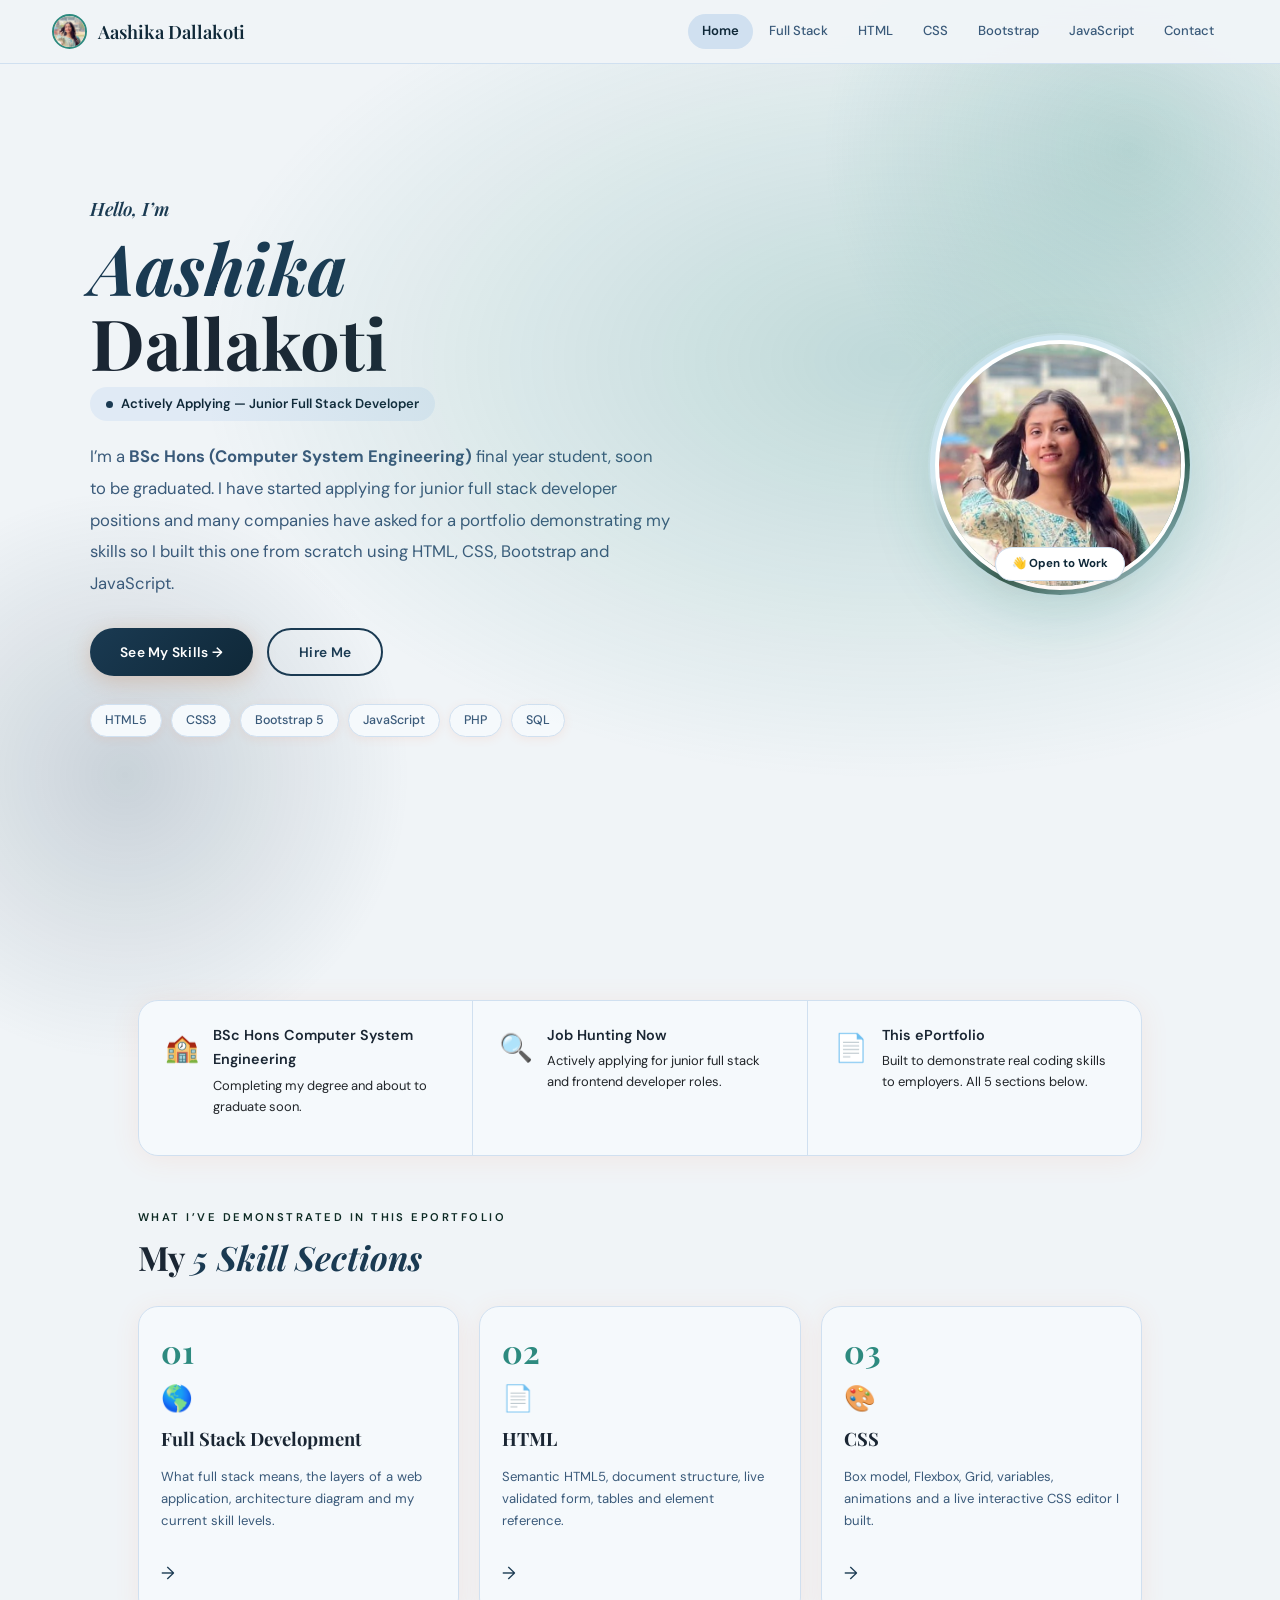
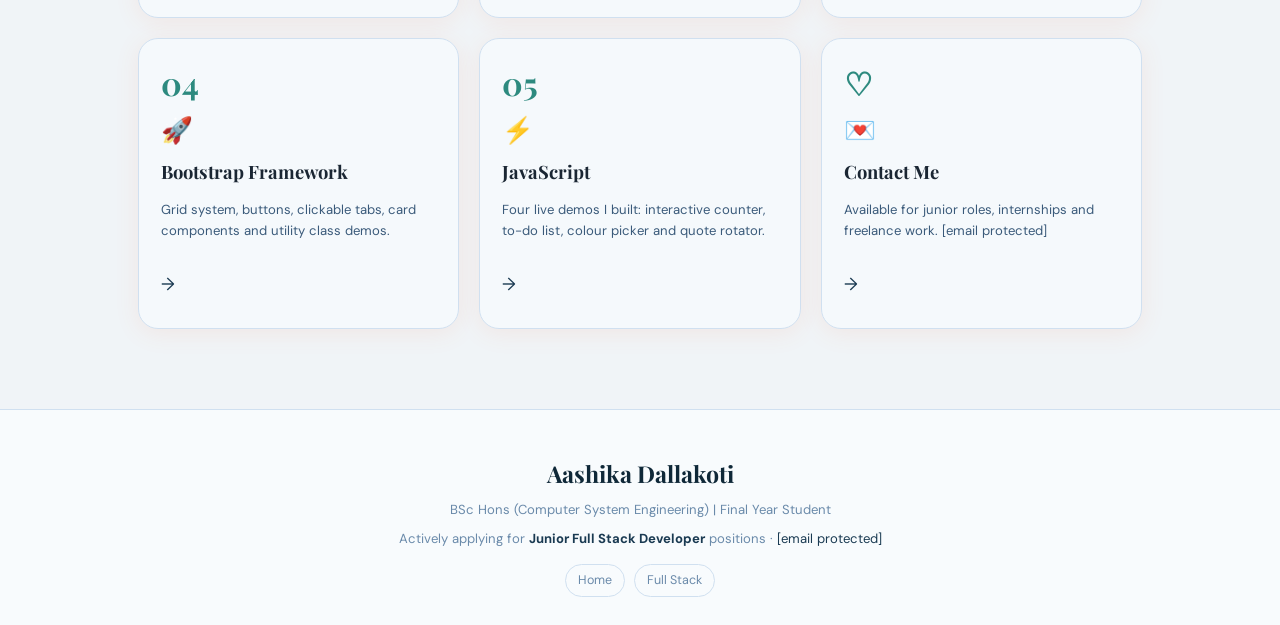
==== index.html @ cee33c59 "first commit" ====
<!DOCTYPE html>
<html lang="en">
<head>
  <meta charset="UTF-8">
  <meta name="viewport" content="width=device-width,initial-scale=1.0">
  <link rel="icon" href="favicon.ico" type="image/x-icon">
  <title>Home | Aashika Dallakoti</title>
  <link rel="stylesheet" href="https://cdn.jsdelivr.net/npm/bootstrap@5.3.3/dist/css/bootstrap.min.css" crossorigin="anonymous">
  <link rel="stylesheet" href="style.css">
  <link rel="stylesheet" href="page-styles.css">
</head>
<body>
<nav class="navbar">
  <a class="nav-brand" href="index.html">
    <img class="nav-logo" src="profile.jpg" alt="Aashika">
    <span class="nav-name">Aashika Dallakoti</span>
  </a>
  <div class="nav-menu">
    <a class="nav-link" href="index.html">Home</a>
    <a class="nav-link" href="fullstack.html">Full Stack</a>
    <a class="nav-link" href="html.html">HTML</a>
    <a class="nav-link" href="css.html">CSS</a>
    <a class="nav-link" href="bootstrap.html">Bootstrap</a>
    <a class="nav-link" href="javascript.html">JavaScript</a>
    <a class="nav-link" href="contact.html">Contact</a>
  </div>
</nav>
<section class="hero-home">
  <div class="hero-bg"></div>
  <div class="hero-content reveals">

    <div class="profile-wrap">
      <div class="profile-outer">
        <div class="profile-inner">
          <img src="profile.jpg" alt="Aashika Dallakoti">
        </div>
      </div>
      <div class="profile-badge">&#128075; Open to Work</div>
     </div>

    <div class="hero-text">
      <p class="hero-greeting">Hello, I&rsquo;m</p>
      <h1 class="hero-name"><em>Aashika</em><br>Dallakoti</h1>
      <div class="hero-role"><span class="role-dot"></span>Actively Applying &mdash; Junior Full Stack Developer</div>
      <p class="hero-bio">
        I&rsquo;m a <strong>BSc Hons (Computer System Engineering)</strong> final year student, soon to be graduated.
        I have started applying for junior full stack developer positions and many companies have asked for a portfolio
        demonstrating my skills so I built this one from scratch using HTML, CSS, Bootstrap and JavaScript.
      </p>
      <div class="hero-btns">
        <a href="fullstack.html" class="btn btn-plum">See My Skills &#8594;</a>
        <a href="contact.html" class="btn btn-outline">Hire Me</a>
      </div>
      <div class="tech-stack">
        <span class="tech-badge">HTML5</span><span class="tech-badge">CSS3</span>
        <span class="tech-badge">Bootstrap 5</span><span class="tech-badge">JavaScript</span>
        <span class="tech-badge">PHP</span><span class="tech-badge">SQL</span>
      </div>
    </div>

  </div>
</section>

<div class="page-wrap">

  <div class="card about-strip reveals" style="margin-bottom:52px;">
    <div class="ab-inner">
      <div class="ab-item">
        <span class="ab-icon">&#127979;</span>
        <div>
          <strong>BSc Hons Computer System Engineering</strong>
          <p>Completing my degree and about to graduate soon.</p>
        </div>
      </div>
      <div class="ab-div"></div>
      <div class="ab-item">
        <span class="ab-icon">&#128269;</span>
        <div>
          <strong>Job Hunting Now</strong>
          <p>Actively applying for junior full stack and frontend developer roles.</p>
        </div>
      </div>
      <div class="ab-div"></div>
      <div class="ab-item">
        <span class="ab-icon">&#128196;</span>
        <div>
          <strong>This ePortfolio</strong>
          <p>Built to demonstrate real coding skills to employers. All 5 sections below.</p>
        </div>
      </div>
    </div>
  </div>

  <div class="reveals">
    <span class="label">What I&rsquo;ve demonstrated in this ePortfolio</span>
    <h2 class="section-heading" style="margin-bottom:28px;">My <em>5 Skill Sections</em></h2>
  </div>

  <div class="section-cards reveals">
    <a href="fullstack.html" class="snc">
      <div class="snc-num">01</div>
      <div class="snc-icon">&#127758;</div>
      <h3>Full Stack Development</h3>
      <p>What full stack means, the layers of a web application, architecture diagram and my current skill levels.</p>
      <span class="snc-arr">&#8594;</span>
    </a>
    <a href="html.html" class="snc">
      <div class="snc-num">02</div>
      <div class="snc-icon">&#128196;</div>
      <h3>HTML</h3>
      <p>Semantic HTML5, document structure, live validated form, tables and element reference.</p>
      <span class="snc-arr">&#8594;</span>
    </a>
    <a href="css.html" class="snc">
      <div class="snc-num">03</div>
      <div class="snc-icon">&#127912;</div>
      <h3>CSS</h3>
      <p>Box model, Flexbox, Grid, variables, animations and a live interactive CSS editor I built.</p>
      <span class="snc-arr">&#8594;</span>
    </a>
    <a href="bootstrap.html" class="snc">
      <div class="snc-num">04</div>
      <div class="snc-icon">&#128640;</div>
      <h3>Bootstrap Framework</h3>
      <p>Grid system, buttons, clickable tabs, card components and utility class demos.</p>
      <span class="snc-arr">&#8594;</span>
    </a>
    <a href="javascript.html" class="snc">
      <div class="snc-num">05</div>
      <div class="snc-icon">&#9889;</div>
      <h3>JavaScript</h3>
      <p>Four live demos I built: interactive counter, to-do list, colour picker and quote rotator.</p>
      <span class="snc-arr">&#8594;</span>
    </a>
    <a href="contact.html" class="snc">
      <div class="snc-num">&#9825;</div>
      <div class="snc-icon">&#128140;</div>
      <h3>Contact Me</h3>
      <p>Available for junior roles, internships and freelance work. <span class="__cf_email__" data-cfemail="7713161b1b161c18031e1616041f1e1c1637101a161e1b5914181a">[email&#160;protected]</span></p>
      <span class="snc-arr">&#8594;</span>
    </a>
  </div>

</div>

<footer class="footer">
  <div class="footer-name">Aashika Dallakoti</div>
  <p>BSc Hons (Computer System Engineering) | Final Year Student</p>
  <p style="margin-top:6px;">Actively applying for <strong>Junior Full Stack Developer</strong> positions &middot; <a href="/cdn-cgi/l/email-protection#2044414c4c414b4f544941415348494b4160474d41494c0e434f4d" style="color:var(--clay)"><span class="__cf_email__" data-cfemail="fc989d90909d979388959d9d8f9495979dbc9b919d9590d29f9391">[email&#160;protected]</span></a></p>
  <div class="footer-links">
    <a href="index.html">Home</a><a href="fullstack.html">Full Stack</a>
 <script src="script.js"></script>
---- style.css ----
@import url('https://fonts.googleapis.com/css2?family=Playfair+Display:ital,wght@0,400;0,600;0,700;1,400;1,600&family=DM+Sans:ital,wght@0,300;0,400;0,500;0,600;1,300&display=swap');

:root {
  --sand:#f0f4f7;--sand2:#e0eaf5;--peach:#d4e8f0;--peach2:#c0e0f0;
  --sage:#2d5a4f;--sage2:#1f4038;--sage3:#0d2a24;
  --cream:#f8fbfd;--warm:#e8f2f8;--clay:#1a3a52;--clay2:#0f2838;
  --sky:#4a7ba7;--sky2:#2d5a7f;--blush:#d4e8f0;--blush2:#b8dce8;
  --gold:#d4a852;--lemon:#e8d4a8;
  --ink:#1a2633;--body:#3a5a7a;--muted:#6a8aaa;
  --card:#f5f9fc;--bg:#f0f4f7;--border:#d0e0f0;
  --accent:#2d8a7f;--accent2:#1a5a52;
  --glow:rgba(45,138,127,.10);--glow2:rgba(45,138,127,.18);
  --ff-h:'Playfair Display',serif;--ff-b:'DM Sans',sans-serif;
  --r1:6px;--r2:14px;--r3:20px;--pill:999px;
  --plum:var(--clay);--plum2:var(--clay2);--rose-deep:var(--blush2);
  --mint:var(--sage);--mint-deep:var(--sage2);--butter:var(--lemon);
  --lavender:var(--sand2);--lav-deep:var(--peach2);--rose:var(--blush);
  --teal:var(--sage3);
  --glow:rgba(255,119,68,.10);--glow2:rgba(255,119,68,.18);
}
*,*::before,*::after{margin:0;padding:0;box-sizing:border-box}
html{scroll-behavior:smooth}
body{font-family:var(--ff-b);background:var(--bg);color:var(--body);overflow-x:hidden;line-height:1.7}
a{text-decoration:none;color:inherit}
img{max-width:100%;display:block}
button{cursor:pointer;font-family:var(--ff-b)}

body::before{content:'';position:fixed;top:-200px;right:-200px;width:700px;height:700px;border-radius:50%;
  background:radial-gradient(circle,rgba(45,138,127,.22)0%,transparent 62%);pointer-events:none;z-index:0}
body::after{content:'';position:fixed;bottom:-200px;left:-200px;width:650px;height:650px;border-radius:50%;
  background:radial-gradient(circle,rgba(26,58,82,.18)0%,transparent 62%);pointer-events:none;z-index:0}

.navbar{position:fixed;top:0;left:0;right:0;z-index:999;height:64px;
  display:flex;align-items:center;justify-content:space-between;padding:0 52px;
  background:rgba(240,244,247,.97);backdrop-filter:blur(20px);border-bottom:1px solid var(--border)}
.nav-brand{display:flex;align-items:center;gap:11px}
.nav-logo{width:35px;height:35px;border-radius:50%;object-fit:cover;object-position:center top;border:2px solid #2d8a7f}
.nav-name{font-family:var(--ff-h);font-size:1.15rem;color:#0f2838;font-weight:600}
.nav-menu{display:flex;align-items:center;gap:2px}
.nav-link{padding:6px 14px;border-radius:var(--pill);font-size:.82rem;font-weight:500;color:var(--body);transition:.2s}
.nav-link:hover,.nav-link.active{background:#d0e0f0;color:#0f2838}
.nav-link.active{font-weight:600}

.page-wrap{position:relative;z-index:1;max-width:1100px;margin:0 auto;padding:100px 48px 80px}

.label{display:block;font-size:.7rem;font-weight:600;letter-spacing:.22em;text-transform:uppercase;color:var(--sage3);margin-bottom:10px}
.page-title{font-family:var(--ff-h);font-size:clamp(2.6rem,5.5vw,4.2rem);color:var(--ink);line-height:1.1;margin-bottom:18px;font-weight:700}
.page-title em{color:var(--clay);font-style:italic}
.page-intro{font-size:1.02rem;line-height:1.95;max-width:680px;color:var(--body);margin-bottom:52px}
.section-heading{font-family:var(--ff-h);font-size:clamp(1.5rem,3vw,2.1rem);color:var(--ink);margin-bottom:12px;font-weight:700}
.section-heading em{color:var(--clay);font-style:italic}
.section-sub{font-size:.95rem;line-height:1.9;margin-bottom:28px;color:var(--body)}

.card{background:var(--card);border:1px solid var(--border);border-radius:var(--r3);box-shadow:0 3px 28px var(--glow);transition:.28s}
.card:hover{transform:translateY(-3px);box-shadow:0 12px 40px var(--glow2)}
.card-body{padding:30px}
.card-accent-rose{border-top:4px solid var(--blush2)}
.card-accent-mint{border-top:4px solid var(--sage2)}
.card-accent-butter{border-top:4px solid var(--gold)}
.card-accent-sky{border-top:4px solid var(--sky2)}

.btn{display:inline-flex;align-items:center;gap:8px;padding:12px 30px;border-radius:var(--pill);font-size:.86rem;font-weight:600;border:none;transition:.22s;cursor:pointer;letter-spacing:.02em}
.btn:hover{transform:translateY(-2px)}
.btn-plum{background:linear-gradient(135deg,var(--clay),var(--clay2));color:#fff;box-shadow:0 5px 22px rgba(200,136,96,.36)}
.btn-plum:hover{box-shadow:0 10px 30px rgba(200,136,96,.48)}
.btn-outline{background:transparent;border:2px solid var(--clay);color:var(--clay)}
.btn-outline:hover{background:var(--sand2)}
.btn-sm{padding:7px 18px;font-size:.79rem}

.divider{height:1px;margin:52px 0;background:linear-gradient(90deg,transparent,var(--peach),var(--sage),var(--peach),transparent)}

.code-block{background:#1e1810;color:#f0e8d8;border-radius:var(--r2);padding:28px 26px 22px;font-family:'Fira Code','Courier New',monospace;font-size:.79rem;line-height:1.84;overflow-x:auto;position:relative}
.code-block::before{content:'● ● ●';position:absolute;top:10px;left:16px;font-size:.62rem;letter-spacing:5px;color:#c88860}
.code-block .t{color:#f0b8a0}.code-block .a{color:#a8d4c0}.code-block .v{color:#d0e8a0}
.code-block .c{color:#706050;font-style:italic}.code-block .k{color:#e8c890}.code-block .s{color:#f8e090}.code-block .fn{color:#a8d8b8}

.pill-row{display:flex;flex-wrap:wrap;gap:8px;margin:13px 0}
.pill{border-radius:var(--pill);padding:4px 12px;font-size:.75rem;font-family:'Fira Code','Courier New',monospace;font-weight:600}
.pill-default{background:var(--blush);color:#804030}
.pill-lav{background:var(--sand2);color:#7a4828}

/* ✅ CHANGED: Full Stack pill is now WHITE with dark border instead of green */
.pill-mint{background:#ffffff;color:#1f4038;border:1.5px solid #2d5a4f}

.pill-butter{background:var(--lemon);color:#7a6010}
.pill-sky{background:var(--sky2);color:#1a4870}

.grid-2{display:grid;grid-template-columns:1fr 1fr;gap:22px}
.grid-3{display:grid;grid-template-columns:1fr 1fr 1fr;gap:18px}

.reveal{opacity:0;transform:translateY(26px);transition:opacity .6s ease,transform .6s ease}
.reveal.visible{opacity:1;transform:translateY(0)}

.footer{position:relative;z-index:1;text-align:center;padding:44px 40px 28px;border-top:1px solid var(--border);background:#f8fbfd}
.footer-name{font-family:var(--ff-h);font-size:1.45rem;color:var(--clay2);margin-bottom:6px;font-weight:700}
.footer p{font-size:.82rem;color:var(--muted);margin-bottom:3px}
.footer strong{color:var(--clay)}
.footer-links{display:flex;justify-content:center;flex-wrap:wrap;gap:9px;margin-top:14px}
.footer-links a{font-size:.78rem;color:var(--muted);transition:.2s;padding:5px 12px;border-radius:var(--pill);border:1px solid var(--border)}
.footer-links a:hover{color:var(--clay2);background:var(--sand2);border-color:var(--sand2)}

.input-error{border-color:#d07070!important;background:#fff5f5!important;animation:shake .35s ease}
@keyframes shake{0%,100%{transform:translateX(0)}25%{transform:translateX(-5px)}75%{transform:translateX(5px)}}
.field-error{color:#b04040;background:#fff0f0;border-left:3px solid #d07070;border-radius:0 0 7px 7px;padding:7px 12px;font-size:.78rem;font-weight:600;margin-top:-2px;margin-bottom:6px;display:none}
.form-success-msg{display:none;align-items:center;gap:12px;margin-top:16px;padding:14px 18px;background:linear-gradient(135deg,var(--sage),#c8e8c0);color:#1a5020;border-radius:12px;border-left:4px solid var(--sage2);font-size:.88rem;font-weight:600}
.form-success-msg .check{background:var(--sage2);color:#fff;width:28px;height:28px;border-radius:50%;display:flex;align-items:center;justify-content:center;flex-shrink:0;font-size:1rem}

@media(max-width:960px){.grid-3{grid-template-columns:1fr 1fr}}
@media(max-width:640px){
  .navbar{padding:0 16px}.nav-link{padding:5px 8px;font-size:.74rem}
  .page-wrap{padding:86px 16px 56px}.grid-2,.grid-3{grid-template-columns:1fr}
}
---- page-styles.css ----
/* ══ HOME ══ */
.hero-home{position:relative;z-index:1;min-height:100vh;display:flex;align-items:center;justify-content:center;padding:90px 52px 60px}
.hero-bg{position:absolute;inset:0;background:radial-gradient(ellipse at 70% 40%,rgba(45,138,127,.25)0%,transparent 55%);pointer-events:none}
.hero-content{display:flex;align-items:center;gap:80px;max-width:1100px;width:100%;flex-direction:row-reverse}
.profile-wrap{position:relative;flex-shrink:0}

.profile-outer{width:260px;height:260px;border-radius:50%;padding:5px;
  background:linear-gradient(145deg,#c0e0f0,#d4e8f0,#2d5a4f,#b8dce8);
  animation:floatY 5s ease-in-out infinite;
  box-shadow:0 20px 60px rgba(45,138,127,.22),0 0 0 2px rgba(212,232,240,.6)}
.profile-inner{width:100%;height:100%;border-radius:50%;overflow:hidden;border:4px solid #fff}
.profile-inner img{width:100%;height:100%;object-fit:cover;object-position:center top}
.profile-badge{position:absolute;bottom:14px;left:50%;transform:translateX(-50%);
  background:#fff;color:#0f2838;font-size:.72rem;font-weight:700;
  padding:6px 16px;border-radius:var(--pill);box-shadow:0 4px 18px var(--glow);
  white-space:nowrap;border:1px solid var(--border)}
.profile-deco{position:absolute;top:-14px;right:-14px;width:48px;height:48px;
  border-radius:50%;background:linear-gradient(135deg,#d4a852,#2d8a7f);
  display:flex;align-items:center;justify-content:center;font-size:1.4rem;
  box-shadow:0 4px 16px rgba(0,0,0,.1)}

@keyframes floatY{0%,100%{transform:translateY(0)}50%{transform:translateY(-14px)}}

.hero-text{flex:1}
.hero-greeting{font-family:var(--ff-h);font-size:1.15rem;color:#1a3a52;font-weight:600;margin-bottom:6px;font-style:italic}
.hero-name{font-family:var(--ff-h);font-size:clamp(2.6rem,6vw,4.4rem);color:var(--ink);line-height:1.06;margin-bottom:8px;font-weight:700}
.hero-name em{color:#1a3a52;font-style:italic}
.hero-role{display:inline-flex;align-items:center;gap:8px;background:#e0eaf5;
  color:#0f2838;font-size:.82rem;font-weight:600;padding:6px 16px;
  border-radius:var(--pill);margin-bottom:20px}
.role-dot{width:7px;height:7px;border-radius:50%;background:#1a3a52;animation:pulse 2s infinite}
@keyframes pulse{0%,100%{opacity:1;transform:scale(1)}50%{opacity:.5;transform:scale(.8)}}
.hero-bio{font-size:1.04rem;line-height:1.9;max-width:580px;color:var(--body);margin-bottom:28px}
.hero-btns{display:flex;gap:14px;flex-wrap:wrap;margin-bottom:28px}
.tech-stack{display:flex;flex-wrap:wrap;gap:9px}
.tech-badge{background:var(--card);border:1.5px solid var(--border);color:var(--body);
  border-radius:var(--pill);padding:5px 14px;font-size:.78rem;font-weight:500;
  box-shadow:0 2px 10px var(--glow)}

/* About strip */
.about-strip .ab-inner{display:flex;flex-wrap:wrap}
.ab-item{display:flex;align-items:flex-start;gap:14px;flex:1;min-width:180px;padding:22px 26px}
.ab-icon{font-size:1.7rem;flex-shrink:0;margin-top:2px}
.ab-item strong{display:block;color:var(--ink);font-size:.9rem;margin-bottom:4px;font-weight:600}
.ab-item p{font-size:.81rem;line-height:1.6}
.ab-div{width:1px;background:var(--border);flex-shrink:0}

/* Section nav cards */
.section-cards{display:grid;grid-template-columns:repeat(3,1fr);gap:20px;margin-top:8px}
.snc{background:var(--card);border:1.5px solid var(--border);border-radius:var(--r3);
  padding:28px 22px;box-shadow:0 4px 24px var(--glow);transition:.25s;
  display:flex;flex-direction:column;gap:8px;cursor:pointer}
.snc:hover{transform:translateY(-5px);box-shadow:0 14px 42px var(--glow2);border-color:#d0e0f0}
.snc-num{font-family:var(--ff-h);font-size:2rem;color:#2d8a7f;font-weight:700;line-height:1;margin-bottom:2px}
.snc-icon{font-size:1.6rem}
.snc h3{font-family:var(--ff-h);font-size:1.15rem;color:var(--ink);font-weight:700}
.snc p{font-size:.82rem;line-height:1.65;color:var(--body);flex:1}
.snc-arr{font-size:1.1rem;color:#1a3a52;margin-top:4px}

/* Page nav */
.page-nav-btns{display:flex;gap:14px;margin-top:64px;flex-wrap:wrap}

/* ══ FULL STACK ══ */
.pillar-card{padding:28px !important}
.pillar-icon{font-size:2rem;margin-bottom:12px}
.pillar-card h3{font-family:var(--ff-h);font-size:1.2rem;color:var(--ink);margin-bottom:8px;font-weight:700}
.pillar-card p{font-size:.87rem;line-height:1.75}
.arch-flow{display:flex;align-items:center;justify-content:center;flex-wrap:wrap;gap:0;padding:12px 0}
.arch-box{border-radius:var(--r2);padding:22px 30px;text-align:center;min-width:190px}
.arch-fe{background:linear-gradient(135deg,#e0eaf5,#d4e8f0)}
.arch-be{background:linear-gradient(135deg,#d4e8f0,#c8e0f0)}
.arch-db{background:linear-gradient(135deg,#f0f4f7,#e8f0f8)}
.arch-lbl{font-weight:700;font-size:.82rem;color:var(--ink);letter-spacing:.08em;text-transform:uppercase;margin-bottom:6px}
.arch-tech{font-size:.77rem;color:var(--body)}
.arch-arr{display:flex;flex-direction:column;align-items:center;gap:5px;padding:0 16px;min-width:110px}
.arch-line{display:block;width:60px;height:2px;background:linear-gradient(90deg,#1a3a52,#2d8a7f)}
.arch-lbl2{font-size:.7rem;color:var(--muted);text-align:center;line-height:1.5}
.skill-tbl{overflow:hidden}
.skill-tbl table{width:100%;border-collapse:collapse}
.skill-tbl th{background:linear-gradient(135deg,#e0eaf5,#d4e8f0);color:#0f2838;
  font-size:.75rem;text-transform:uppercase;letter-spacing:.1em;padding:13px 18px;text-align:left;font-weight:700}
.skill-tbl td{padding:13px 18px;border-bottom:1px solid var(--border);font-size:.87rem}
.skill-tbl tr:last-child td{border-bottom:none}
.skill-tbl tr:hover td{background:#f8fbfd}
.skill-bar{display:inline-block;height:8px;background:linear-gradient(90deg,#1a3a52,#2d8a7f);
  border-radius:var(--pill);min-width:20px;transition:width .8s ease}

/* ══ HTML PAGE ══ */
.html-preview{background:var(--bg);border:2px dashed #1a3a52;border-radius:var(--r2);padding:22px;margin-top:16px}
.html-preview h4{color:#0f2838;font-size:.77rem;text-transform:uppercase;letter-spacing:.1em;margin-bottom:12px;font-weight:700}
.demo-form{display:flex;flex-direction:column;gap:5px}
.demo-form label{font-size:.83rem;font-weight:600;color:var(--body)}
.demo-input{border:1.5px solid var(--border);border-radius:var(--r1);padding:9px 13px;
  font-family:var(--ff-b);font-size:.85rem;outline:none;background:var(--card);color:var(--ink);
  transition:border-color .2s;width:100%}
.demo-input:focus{border-color:#1a3a52;box-shadow:0 0 0 3px rgba(26,58,82,.1)}
.demo-table{width:100%;border-collapse:collapse;font-size:.84rem}
.demo-table th{background:linear-gradient(135deg,#e0eaf5,#d4e8f0);color:#0f2838;padding:9px 13px;text-align:left;font-size:.76rem;font-weight:700}
.demo-table td{padding:9px 13px;border-bottom:1px solid var(--border)}
.demo-table tr:hover td{background:#f8fbfd}
.sem-card{padding:20px !important}
.sem-card code{display:block;font-family:'Fira Code','Courier New',monospace;font-size:.88rem;color:#1a3a52;margin-bottom:7px;font-weight:700}
.sem-card p{font-size:.81rem;line-height:1.65}

/* ══ CSS PAGE ══ */
.bmd{font-size:.7rem;font-weight:600;text-align:center}
.bmd-margin{background:#d4e8f0;color:#0f3a52;border-radius:12px;padding:16px;display:flex;align-items:center;justify-content:center}
.bmd-border{background:#c0e0f0;color:#0d2838;border-radius:8px;padding:13px;display:flex;align-items:center;justify-content:center}
.bmd-padding{background:#e0eaf5;color:#0f3a5a;border-radius:6px;padding:11px;display:flex;align-items:center;justify-content:center}
.bmd-content{background:#f0f4f7;color:#1a3a52;border-radius:4px;padding:10px 20px}
.flex-live{display:flex;gap:9px;align-items:stretch}
.fl-box{flex:1;border-radius:var(--r1);padding:13px 8px;text-align:center;font-size:.8rem;font-weight:600;color:#fff;background:#1a3a52}
.grid-demo-css{display:grid;grid-template-columns:repeat(3,1fr);gap:9px;margin-top:12px}
.gd-cell{border-radius:var(--r1);padding:13px;text-align:center;font-size:.8rem;font-weight:600;color:#fff;background:#2d8a7f}
.anim-panel{min-height:150px}
.css-anims{display:flex;gap:24px;justify-content:center;align-items:flex-end;padding:18px 0}
.anim-item{display:flex;flex-direction:column;align-items:center;gap:9px;font-size:.72rem;color:var(--muted)}
.anim-bounce{width:38px;height:38px;border-radius:50%;background:linear-gradient(135deg,#c0e0f0,#e0eaf5);animation:bnc 1.1s ease-in-out infinite}
@keyframes bnc{0%,100%{transform:translateY(0) scale(1)}50%{transform:translateY(-26px) scale(.9)}}
.anim-spin{width:38px;height:38px;border-radius:var(--r1);background:linear-gradient(135deg,#1a3a52,#2d8a7f);animation:spn 1.4s linear infinite}
@keyframes spn{to{transform:rotate(360deg)}}
.anim-pulse{width:38px;height:38px;border-radius:50%;background:#7fbde8;border:3px solid #2d8a7f;animation:pls 1.2s ease-in-out infinite}
@keyframes pls{0%,100%{transform:scale(1);opacity:1}50%{transform:scale(1.3);opacity:.7}}
.anim-slide{width:38px;height:38px;border-radius:var(--r1);background:linear-gradient(135deg,#d0e0f0,#d4a852);animation:sld 1.5s ease-in-out infinite alternate}
@keyframes sld{from{transform:translateX(-20px)}to{transform:translateX(20px)}}
.css-editor{display:flex;flex-direction:column;gap:16px}
.css-editor label{display:flex;flex-direction:column;gap:7px;font-size:.82rem;font-weight:600;color:var(--body)}
.css-editor input[type="color"]{height:38px;width:80px;border:1.5px solid var(--border);border-radius:var(--r1);cursor:pointer;padding:2px}
.css-editor input[type="range"]{accent-color:#1a3a52;width:100%}

/* ══ BOOTSTRAP ══ */
.bs-why{padding:26px !important;text-align:center}
.bs-why-icon{font-size:2rem;margin-bottom:12px}
.bs-why h3{font-family:var(--ff-h);color:var(--ink);margin-bottom:8px;font-size:1.15rem;font-weight:700}
.bs-why p{font-size:.84rem;line-height:1.65}
.bs-grid-demo{display:flex;flex-direction:column;gap:11px}
.bs-row{display:flex;gap:11px}
.bs-col{flex:1;border-radius:var(--r1);padding:14px;text-align:center;font-size:.82rem;font-weight:600;color:#fff;background:#1a3a52}
.bs-btns{display:flex;flex-wrap:wrap;gap:9px}
.bsb{padding:9px 18px;border-radius:var(--r1);border:none;font-family:var(--ff-b);font-size:.82rem;cursor:pointer;font-weight:600;transition:.2s}
.bsb:hover{opacity:.88;transform:translateY(-1px)}
.bsb.p{background:#1a3a52;color:#fff}.bsb.s{background:#2d8a7f;color:#fff}
.bsb.w{background:#e0eaf5;color:#1a3a52}.bsb.d{background:#0f2838;color:#fff}
.bsb.sec{background:#3a5a7a;color:#fff}.bsb.op{background:transparent;border:2px solid #1a3a52;color:#1a3a52}
.bsb.sm{padding:6px 14px;font-size:.78rem}
.bs-tabs{display:flex;border-bottom:2px solid #e0eaf5}
.bs-tab{padding:10px 18px;font-size:.83rem;cursor:pointer;color:var(--body);border-bottom:3px solid transparent;margin-bottom:-2px;transition:.2s;font-weight:500}
.bs-tab.active{color:#0f2838;border-bottom-color:#1a3a52;font-weight:700}
.bs-demo-card{background:var(--card);border-radius:var(--r2);overflow:hidden;border:1px solid var(--border);box-shadow:0 3px 18px var(--glow)}
.bs-card-img{height:75px}
.bs-card-bd{padding:16px}
.bs-card-bd h5{font-family:var(--ff-h);color:var(--ink);margin-bottom:6px;font-size:.95rem;font-weight:700}
.bs-card-bd p{font-size:.8rem;line-height:1.6;margin-bottom:10px}

/* ══ JS ══ */
.js-grid{display:grid;grid-template-columns:1fr 1fr;gap:26px;margin-top:24px}
.js-card{padding:28px !important}
.js-tag{display:inline-block;background:#e0eaf5;color:#0f2838;
  font-size:.7rem;font-weight:700;text-transform:uppercase;letter-spacing:.1em;
  padding:4px 12px;border-radius:var(--pill);margin-bottom:10px}
.js-card h3{font-family:var(--ff-h);color:var(--ink);margin-bottom:7px;font-size:1.1rem;font-weight:700}
.js-desc{font-size:.82rem;margin-bottom:14px;line-height:1.65}
.counter-display{font-family:var(--ff-h);font-size:3rem;color:#1a3a52;text-align:center;margin:10px 0;transition:.3s}
.counter-btns{display:flex;gap:10px;justify-content:center}
.c-btn{width:42px;height:42px;border-radius:50%;border:none;font-size:1.3rem;font-weight:700;
  cursor:pointer;background:#e0eaf5;color:#0f2838;transition:.2s}
.c-btn.rst{width:auto;padding:0 16px;font-size:.8rem;border-radius:var(--pill)}
.c-btn:hover{background:#1a3a52;color:#fff}
.todo-row{display:flex;gap:8px;margin-bottom:11px}
.todo-inp{flex:1;border:1.5px solid var(--border);border-radius:var(--r1);padding:9px 12px;
  font-family:var(--ff-b);font-size:.85rem;outline:none;background:var(--card);color:var(--ink);transition:.2s}
.todo-inp:focus{border-color:#1a3a52}
.todo-add{background:#1a3a52;color:#fff;border:none;border-radius:var(--r1);
  padding:9px 16px;font-family:var(--ff-b);font-size:.85rem;font-weight:600}
.todo-list{list-style:none;max-height:130px;overflow-y:auto}
.todo-item{display:flex;align-items:center;gap:9px;padding:7px 0;border-bottom:1px solid var(--border);font-size:.84rem}
.todo-item input[type="checkbox"]{accent-color:#1a3a52}
.todo-item.done span{text-decoration:line-through;color:#bbb}
.todo-del{margin-left:auto;background:none;border:none;cursor:pointer;color:#d4434a;font-size:.9rem}
.color-box{height:76px;border-radius:var(--r2);margin-bottom:12px;background:#e0eaf5;
  transition:background .4s;display:flex;align-items:center;justify-content:center;
  font-size:.85rem;font-weight:600;color:#0f2838}
.swatches{display:flex;gap:9px;flex-wrap:wrap;margin-bottom:10px}
.swatch{width:32px;height:32px;border-radius:50%;cursor:pointer;border:3px solid transparent;transition:.2s}
.swatch:hover{transform:scale(1.15)}
.swatch.active{border-color:var(--ink)}
.q-box{background:linear-gradient(135deg,#e0eaf5,#f0f4f9);border-radius:var(--r2);
  padding:18px;text-align:center;margin-bottom:10px;min-height:76px;
  display:flex;align-items:center;justify-content:center}
.q-text{font-family:var(--ff-h);font-style:italic;color:#0f2838;font-size:.92rem;line-height:1.65}
.q-author{font-size:.77rem;color:#666;margin-bottom:11px}
.q-btn{background:#e0eaf5;border:none;border-radius:var(--pill);padding:9px 20px;
  cursor:pointer;font-family:var(--ff-b);font-size:.83rem;font-weight:600;color:#1a3a52;transition:.2s}
.q-btn:hover{background:#1a3a52;color:#fff}

/* ══ CONTACT ══ */
.ci-cards{display:flex;flex-direction:column;gap:14px}
.ci-card{display:flex;align-items:center;gap:18px;padding:20px 24px !important}
.ci-icon{font-size:1.6rem;flex-shrink:0}
.ci-card h4{font-family:var(--ff-h);color:var(--ink);margin-bottom:4px;font-size:1rem;font-weight:700}
.ci-card p{font-size:.84rem}
.ci-card a{color:#1a3a52;font-weight:600}
.ci-card a:hover{text-decoration:underline}
.form-group{display:flex;flex-direction:column;gap:6px;margin-bottom:16px}
.form-lbl{font-size:.82rem;font-weight:700;color:#0f2838}
.form-inp{border:1.5px solid #ddd;border-radius:var(--r1);padding:11px 15px;
  font-family:var(--ff-b);font-size:.88rem;outline:none;background:#fff;color:#0f2838;
  transition:.2s;width:100%}
.form-inp:focus{border-color:#1a3a52;box-shadow:0 0 0 3px rgba(26,58,82,.1)}
textarea.form-inp{resize:vertical}

/* ══ RESPONSIVE ══ */
@media(max-width:960px){
  .hero-content{flex-direction:column;text-align:center;gap:36px}
  .hero-btns{justify-content:center}.tech-stack{justify-content:center}
  .section-cards{grid-template-columns:1fr 1fr}
  .js-grid{grid-template-columns:1fr}
  .arch-flow{flex-direction:column}.arch-arr{flex-direction:row}
}
@media(max-width:640px){
  .hero-home{padding:90px 18px 40px}.profile-outer{width:190px;height:190px}
  .section-cards{grid-template-columns:1fr}
}
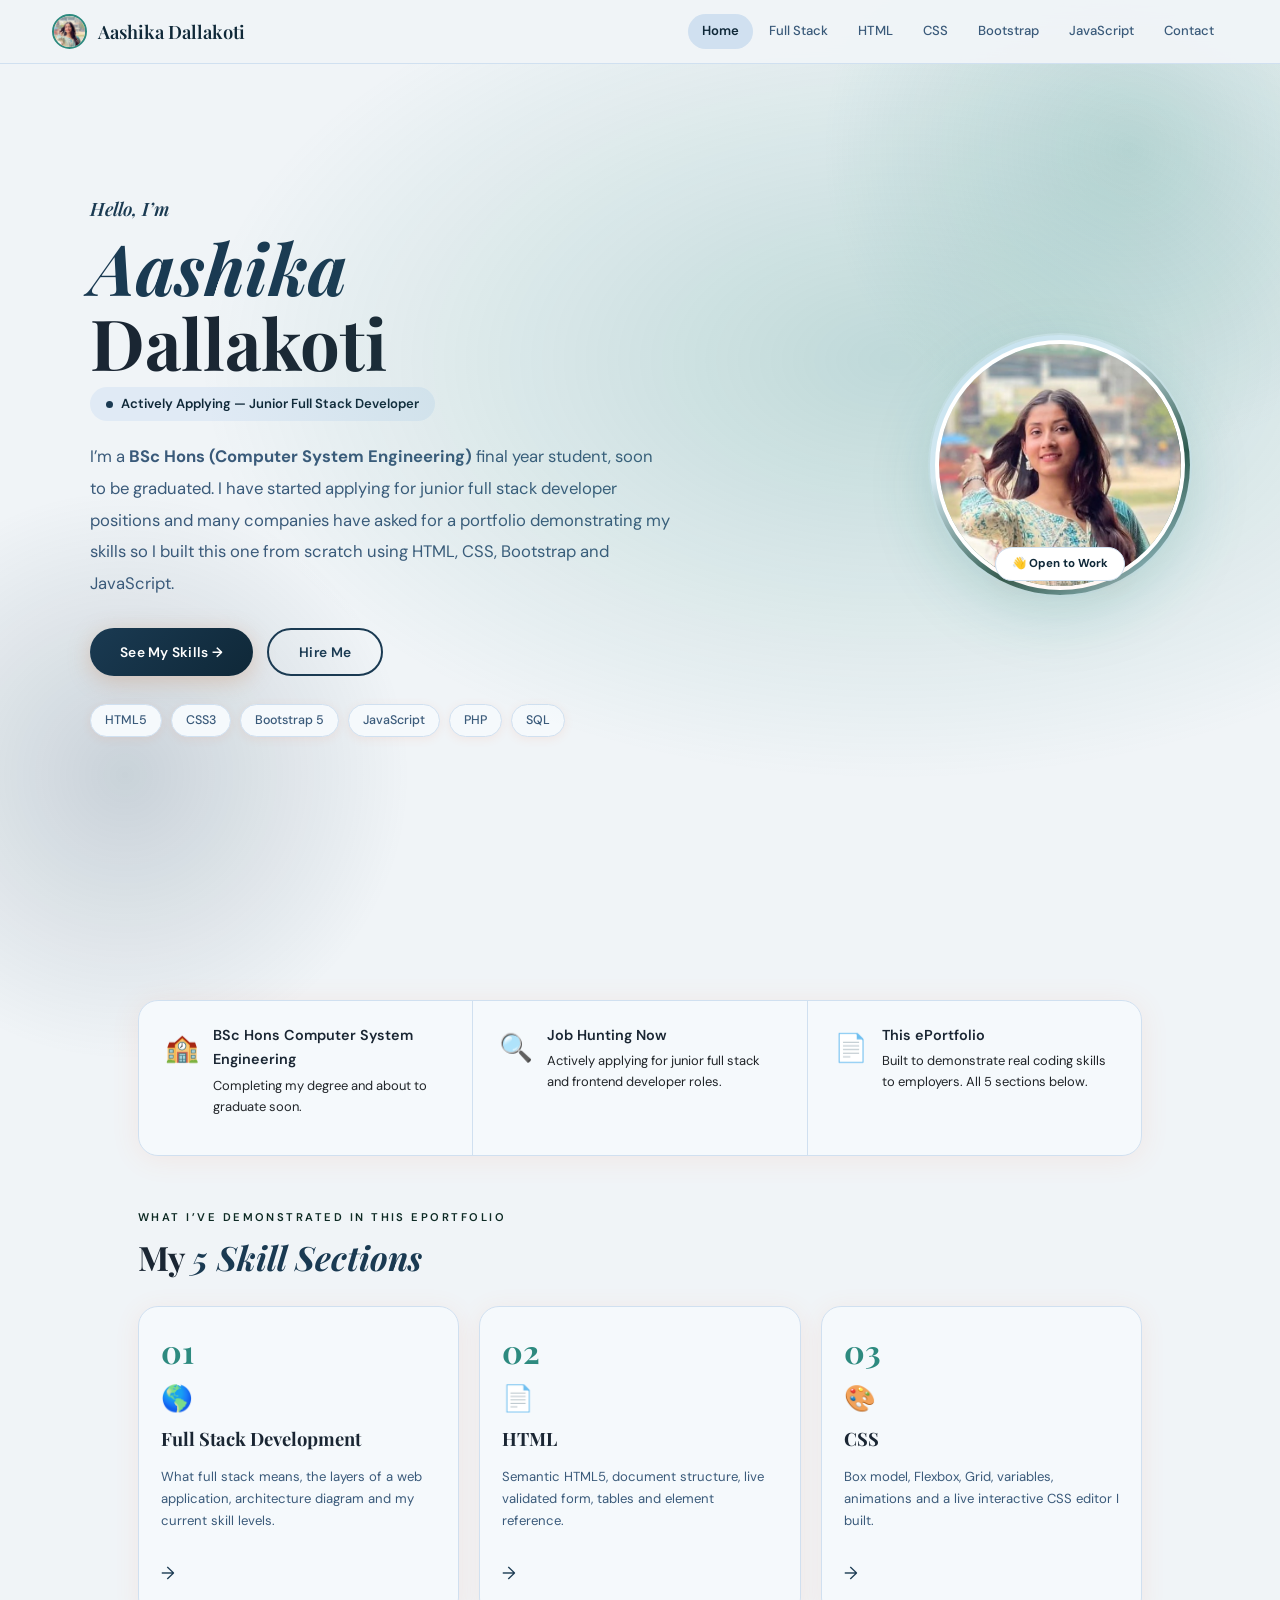
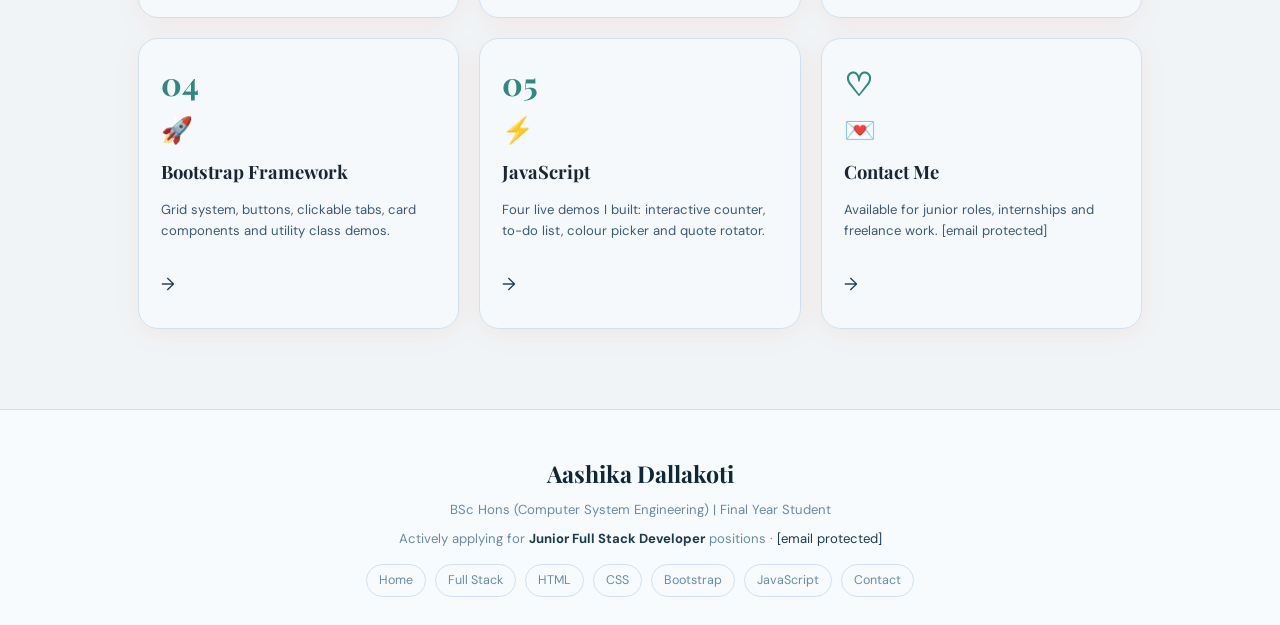
==== commit 211a54d9: "first commit" ====
--- a/index.html
+++ b/index.html
@@ -149,4 +149,7 @@
   <p style="margin-top:6px;">Actively applying for <strong>Junior Full Stack Developer</strong> positions &middot; <a href="/cdn-cgi/l/email-protection#2044414c4c414b4f544941415348494b4160474d41494c0e434f4d" style="color:var(--clay)"><span class="__cf_email__" data-cfemail="fc989d90909d979388959d9d8f9495979dbc9b919d9590d29f9391">[email&#160;protected]</span></a></p>
   <div class="footer-links">
     <a href="index.html">Home</a><a href="fullstack.html">Full Stack</a>
+    <a href="html.html">HTML</a><a href="css.html">CSS</a>
+    <a href="bootstrap.html">Bootstrap</a><a href="javascript.html">JavaScript</a>
+    <a href="contact.html">Contact</a>
  <script src="script.js"></script>
